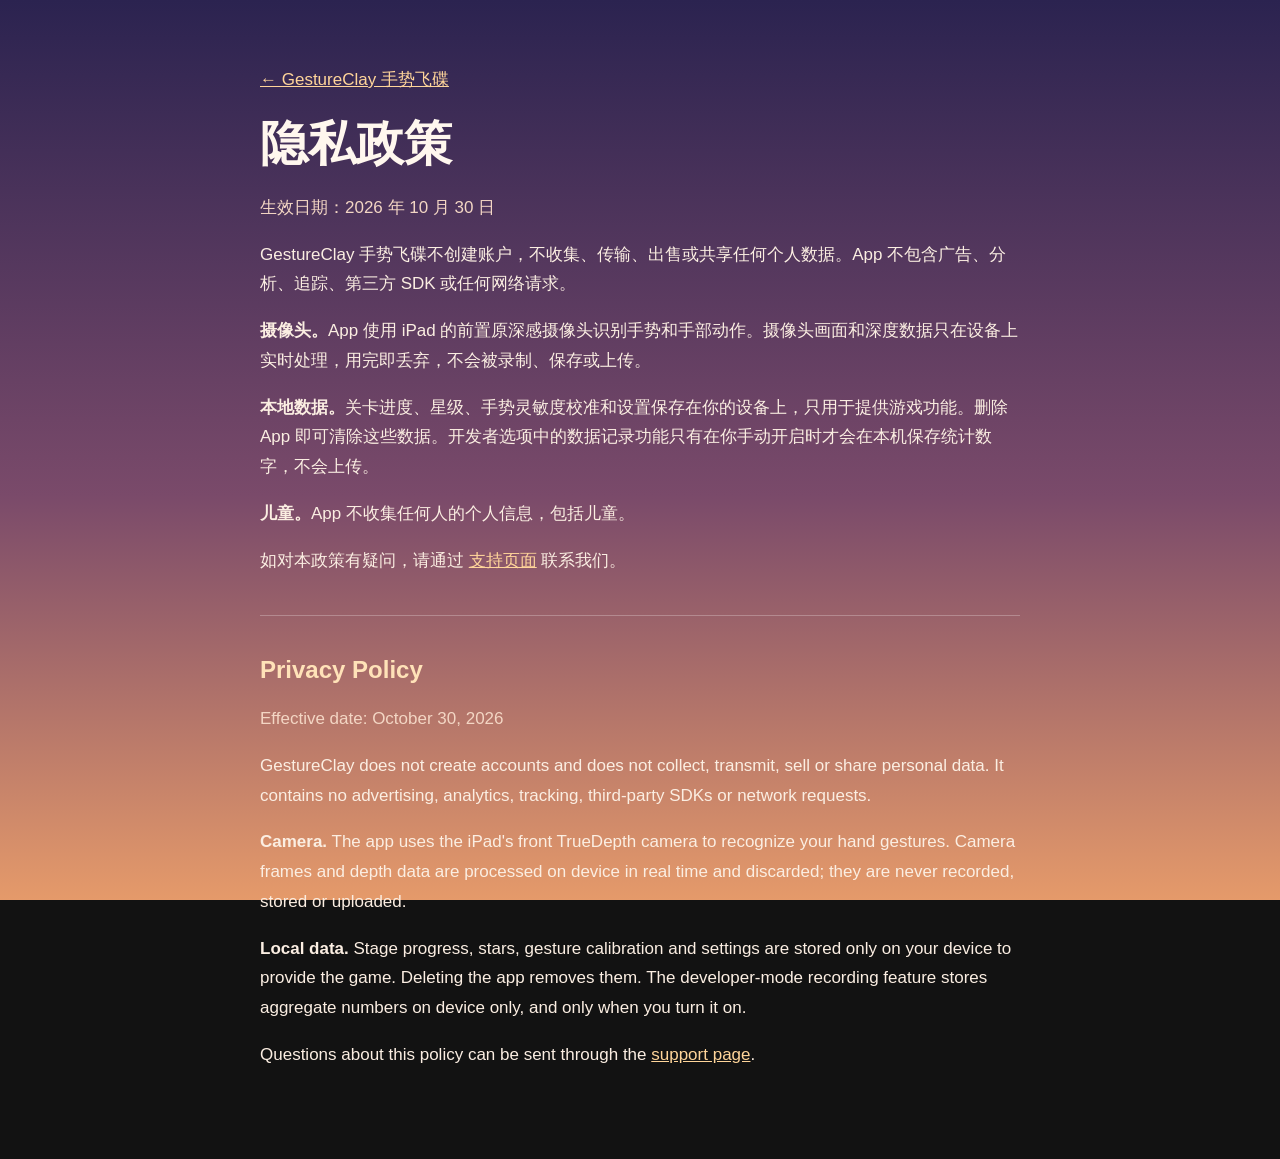
==== privacy.html @ 338c41a8 "GestureClay support and privacy pages Co-Authored-By: Claude Opus 5.5 <noreply@anthropic.com>" ====
<!doctype html>
<html lang="zh-Hans">
<head>
<meta charset="utf-8">
<meta name="viewport" content="width=device-width, initial-scale=1">
<meta name="description" content="GestureClay 手势飞碟 隐私政策">
<title>GestureClay 手势飞碟 · 隐私政策</title>
<link rel="stylesheet" href="style.css">
</head>
<body>
<main>
<p><a href="index.html">← GestureClay 手势飞碟</a></p>
<h1>隐私政策</h1>
<p class="date">生效日期：2026 年 10 月 30 日</p>
<p>GestureClay 手势飞碟不创建账户，不收集、传输、出售或共享任何个人数据。App 不包含广告、分析、追踪、第三方 SDK 或任何网络请求。</p>
<p><b>摄像头。</b>App 使用 iPad 的前置原深感摄像头识别手势和手部动作。摄像头画面和深度数据只在设备上实时处理，用完即丢弃，不会被录制、保存或上传。</p>
<p><b>本地数据。</b>关卡进度、星级、手势灵敏度校准和设置保存在你的设备上，只用于提供游戏功能。删除 App 即可清除这些数据。开发者选项中的数据记录功能只有在你手动开启时才会在本机保存统计数字，不会上传。</p>
<p><b>儿童。</b>App 不收集任何人的个人信息，包括儿童。</p>
<p>如对本政策有疑问，请通过 <a href="index.html">支持页面</a> 联系我们。</p>

<hr>
<h2>Privacy Policy</h2>
<p class="date">Effective date: October 30, 2026</p>
<p>GestureClay does not create accounts and does not collect, transmit, sell or share personal data. It contains no advertising, analytics, tracking, third-party SDKs or network requests.</p>
<p><b>Camera.</b> The app uses the iPad's front TrueDepth camera to recognize your hand gestures. Camera frames and depth data are processed on device in real time and discarded; they are never recorded, stored or uploaded.</p>
<p><b>Local data.</b> Stage progress, stars, gesture calibration and settings are stored only on your device to provide the game. Deleting the app removes them. The developer-mode recording feature stores aggregate numbers on device only, and only when you turn it on.</p>
<p>Questions about this policy can be sent through the <a href="index.html">support page</a>.</p>
</main>
</body>
</html>
---- style.css ----
:root{color-scheme:dark;font-family:-apple-system,BlinkMacSystemFont,"PingFang SC","Segoe UI",sans-serif}
body{margin:0;background:linear-gradient(180deg,#2b2350 0%,#7a4a6a 55%,#e59a6a 100%) fixed;color:#fff7ee;min-height:100vh}
main{max-width:760px;margin:0 auto;padding:48px 20px 72px}
a{color:#ffd59a}
h1{font-size:clamp(32px,7vw,48px);margin:.2em 0}
h2{margin-top:40px;color:#ffe2b8}
p,li{font-size:17px;line-height:1.75;color:#fbeee2}
.card{background:rgba(255,255,255,.1);border:1px solid rgba(255,255,255,.18);border-radius:16px;padding:4px 22px;margin:20px 0;backdrop-filter:blur(8px)}
.btn{display:inline-block;background:#ff9a4d;color:#2b1a10;font-weight:600;padding:12px 20px;border-radius:999px;text-decoration:none}
.date{color:#f3d6c4}
hr{border:0;border-top:1px solid rgba(255,255,255,.25);margin:40px 0}
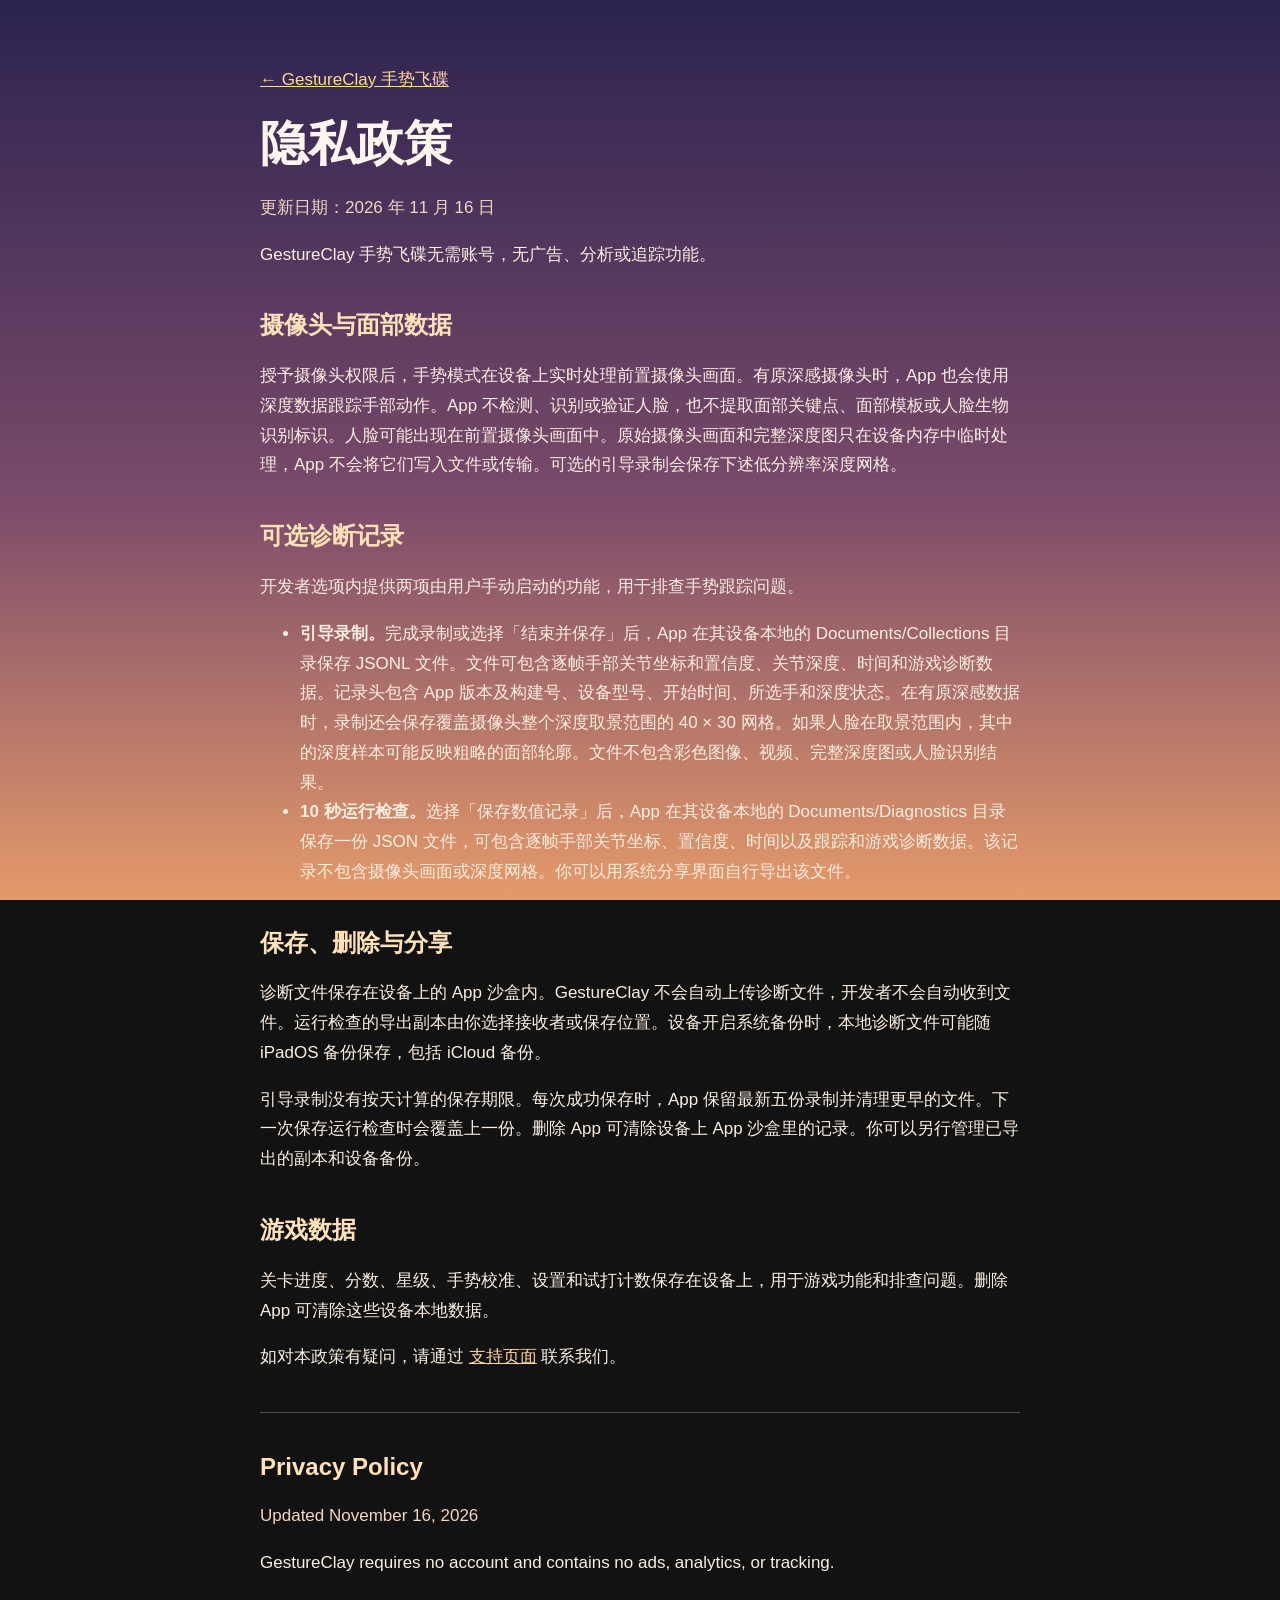
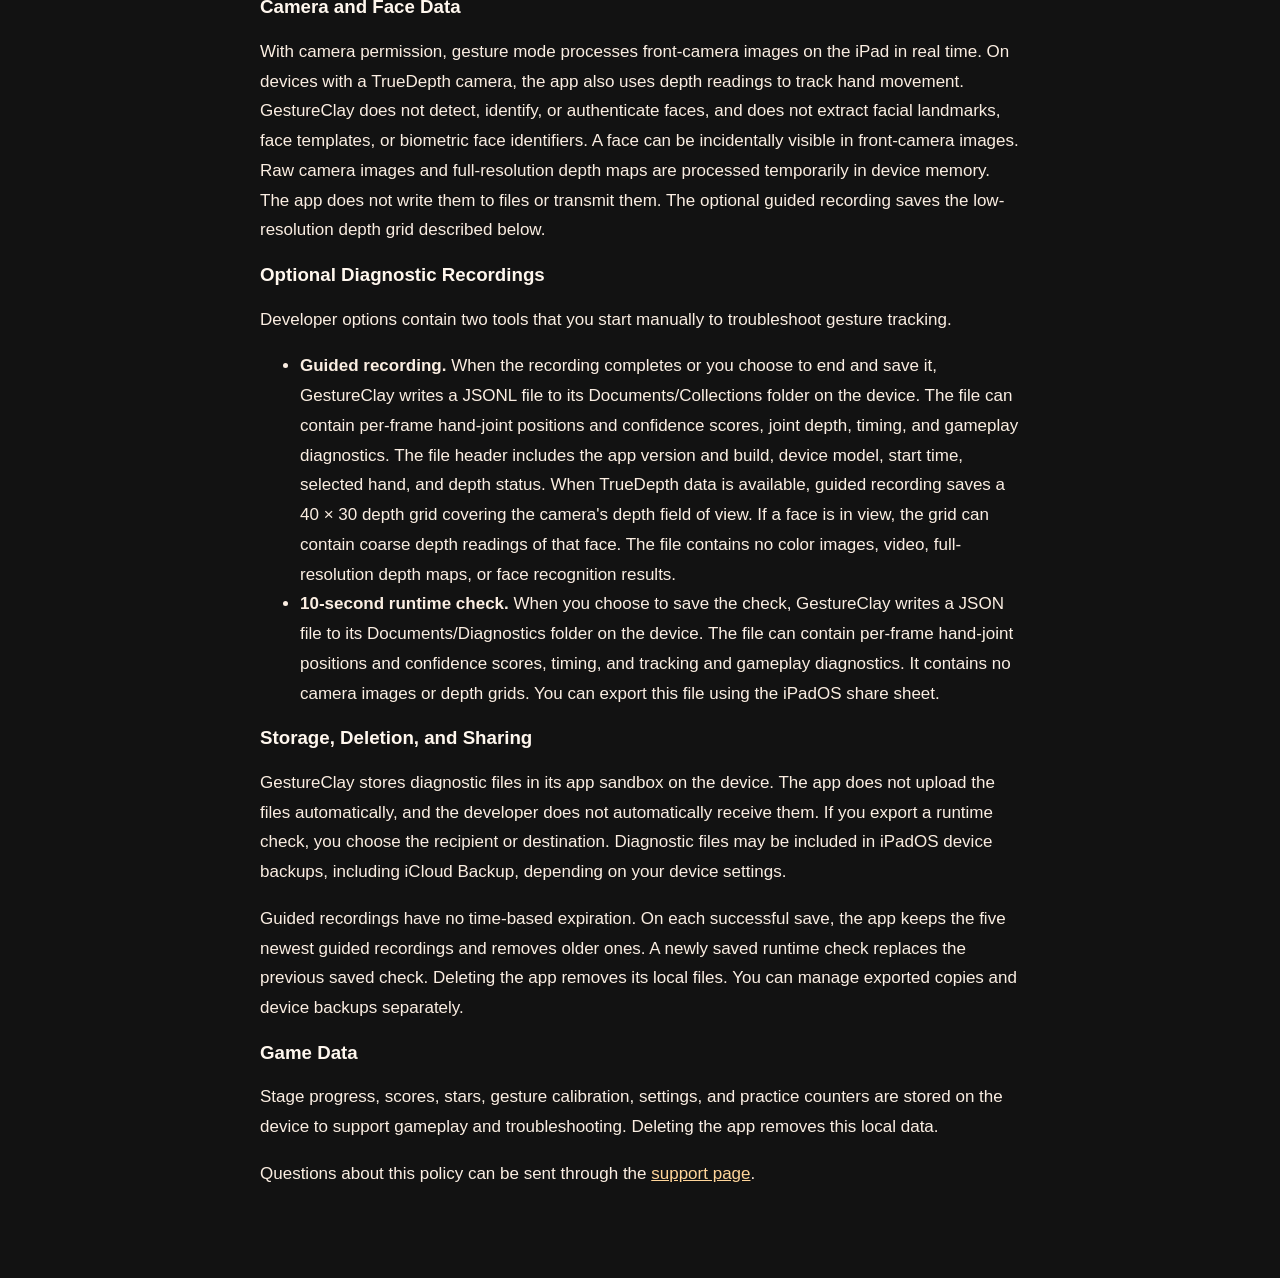
==== commit e75919d6: "Clarify face data and local diagnostic recordings" ====
--- a/privacy.html
+++ b/privacy.html
@@ -11,20 +11,51 @@
 <main>
 <p><a href="index.html">← GestureClay 手势飞碟</a></p>
 <h1>隐私政策</h1>
-<p class="date">生效日期：2026 年 10 月 30 日</p>
-<p>GestureClay 手势飞碟不创建账户，不收集、传输、出售或共享任何个人数据。App 不包含广告、分析、追踪、第三方 SDK 或任何网络请求。</p>
-<p><b>摄像头。</b>App 使用 iPad 的前置原深感摄像头识别手势和手部动作。摄像头画面和深度数据只在设备上实时处理，用完即丢弃，不会被录制、保存或上传。</p>
-<p><b>本地数据。</b>关卡进度、星级、手势灵敏度校准和设置保存在你的设备上，只用于提供游戏功能。删除 App 即可清除这些数据。开发者选项中的数据记录功能只有在你手动开启时才会在本机保存统计数字，不会上传。</p>
-<p><b>儿童。</b>App 不收集任何人的个人信息，包括儿童。</p>
+<p class="date">更新日期：2026 年 11 月 16 日</p>
+<p>GestureClay 手势飞碟无需账号，无广告、分析或追踪功能。</p>
+
+<h2 id="camera-face-zh">摄像头与面部数据</h2>
+<p>授予摄像头权限后，手势模式在设备上实时处理前置摄像头画面。有原深感摄像头时，App 也会使用深度数据跟踪手部动作。App 不检测、识别或验证人脸，也不提取面部关键点、面部模板或人脸生物识别标识。人脸可能出现在前置摄像头画面中。原始摄像头画面和完整深度图只在设备内存中临时处理，App 不会将它们写入文件或传输。可选的引导录制会保存下述低分辨率深度网格。</p>
+
+<h2 id="diagnostics-zh">可选诊断记录</h2>
+<p>开发者选项内提供两项由用户手动启动的功能，用于排查手势跟踪问题。</p>
+<ul>
+<li><b>引导录制。</b>完成录制或选择「结束并保存」后，App 在其设备本地的 Documents/Collections 目录保存 JSONL 文件。文件可包含逐帧手部关节坐标和置信度、关节深度、时间和游戏诊断数据。记录头包含 App 版本及构建号、设备型号、开始时间、所选手和深度状态。在有原深感数据时，录制还会保存覆盖摄像头整个深度取景范围的 40 × 30 网格。如果人脸在取景范围内，其中的深度样本可能反映粗略的面部轮廓。文件不包含彩色图像、视频、完整深度图或人脸识别结果。</li>
+<li><b>10 秒运行检查。</b>选择「保存数值记录」后，App 在其设备本地的 Documents/Diagnostics 目录保存一份 JSON 文件，可包含逐帧手部关节坐标、置信度、时间以及跟踪和游戏诊断数据。该记录不包含摄像头画面或深度网格。你可以用系统分享界面自行导出该文件。</li>
+</ul>
+
+<h2 id="retention-sharing-zh">保存、删除与分享</h2>
+<p>诊断文件保存在设备上的 App 沙盒内。GestureClay 不会自动上传诊断文件，开发者不会自动收到文件。运行检查的导出副本由你选择接收者或保存位置。设备开启系统备份时，本地诊断文件可能随 iPadOS 备份保存，包括 iCloud 备份。</p>
+<p>引导录制没有按天计算的保存期限。每次成功保存时，App 保留最新五份录制并清理更早的文件。下一次保存运行检查时会覆盖上一份。删除 App 可清除设备上 App 沙盒里的记录。你可以另行管理已导出的副本和设备备份。</p>
+
+<h2 id="game-data-zh">游戏数据</h2>
+<p>关卡进度、分数、星级、手势校准、设置和试打计数保存在设备上，用于游戏功能和排查问题。删除 App 可清除这些设备本地数据。</p>
 <p>如对本政策有疑问，请通过 <a href="index.html">支持页面</a> 联系我们。</p>
 
 <hr>
+<section lang="en">
 <h2>Privacy Policy</h2>
-<p class="date">Effective date: October 30, 2026</p>
-<p>GestureClay does not create accounts and does not collect, transmit, sell or share personal data. It contains no advertising, analytics, tracking, third-party SDKs or network requests.</p>
-<p><b>Camera.</b> The app uses the iPad's front TrueDepth camera to recognize your hand gestures. Camera frames and depth data are processed on device in real time and discarded; they are never recorded, stored or uploaded.</p>
-<p><b>Local data.</b> Stage progress, stars, gesture calibration and settings are stored only on your device to provide the game. Deleting the app removes them. The developer-mode recording feature stores aggregate numbers on device only, and only when you turn it on.</p>
+<p class="date">Updated November 16, 2026</p>
+<p>GestureClay requires no account and contains no ads, analytics, or tracking.</p>
+
+<h3 id="camera-face">Camera and Face Data</h3>
+<p>With camera permission, gesture mode processes front-camera images on the iPad in real time. On devices with a TrueDepth camera, the app also uses depth readings to track hand movement. GestureClay does not detect, identify, or authenticate faces, and does not extract facial landmarks, face templates, or biometric face identifiers. A face can be incidentally visible in front-camera images. Raw camera images and full-resolution depth maps are processed temporarily in device memory. The app does not write them to files or transmit them. The optional guided recording saves the low-resolution depth grid described below.</p>
+
+<h3 id="diagnostics">Optional Diagnostic Recordings</h3>
+<p>Developer options contain two tools that you start manually to troubleshoot gesture tracking.</p>
+<ul>
+<li><b>Guided recording.</b> When the recording completes or you choose to end and save it, GestureClay writes a JSONL file to its Documents/Collections folder on the device. The file can contain per-frame hand-joint positions and confidence scores, joint depth, timing, and gameplay diagnostics. The file header includes the app version and build, device model, start time, selected hand, and depth status. When TrueDepth data is available, guided recording saves a 40 × 30 depth grid covering the camera's depth field of view. If a face is in view, the grid can contain coarse depth readings of that face. The file contains no color images, video, full-resolution depth maps, or face recognition results.</li>
+<li><b>10-second runtime check.</b> When you choose to save the check, GestureClay writes a JSON file to its Documents/Diagnostics folder on the device. The file can contain per-frame hand-joint positions and confidence scores, timing, and tracking and gameplay diagnostics. It contains no camera images or depth grids. You can export this file using the iPadOS share sheet.</li>
+</ul>
+
+<h3 id="retention-sharing">Storage, Deletion, and Sharing</h3>
+<p>GestureClay stores diagnostic files in its app sandbox on the device. The app does not upload the files automatically, and the developer does not automatically receive them. If you export a runtime check, you choose the recipient or destination. Diagnostic files may be included in iPadOS device backups, including iCloud Backup, depending on your device settings.</p>
+<p>Guided recordings have no time-based expiration. On each successful save, the app keeps the five newest guided recordings and removes older ones. A newly saved runtime check replaces the previous saved check. Deleting the app removes its local files. You can manage exported copies and device backups separately.</p>
+
+<h3 id="game-data">Game Data</h3>
+<p>Stage progress, scores, stars, gesture calibration, settings, and practice counters are stored on the device to support gameplay and troubleshooting. Deleting the app removes this local data.</p>
 <p>Questions about this policy can be sent through the <a href="index.html">support page</a>.</p>
+</section>
 </main>
 </body>
 </html>
